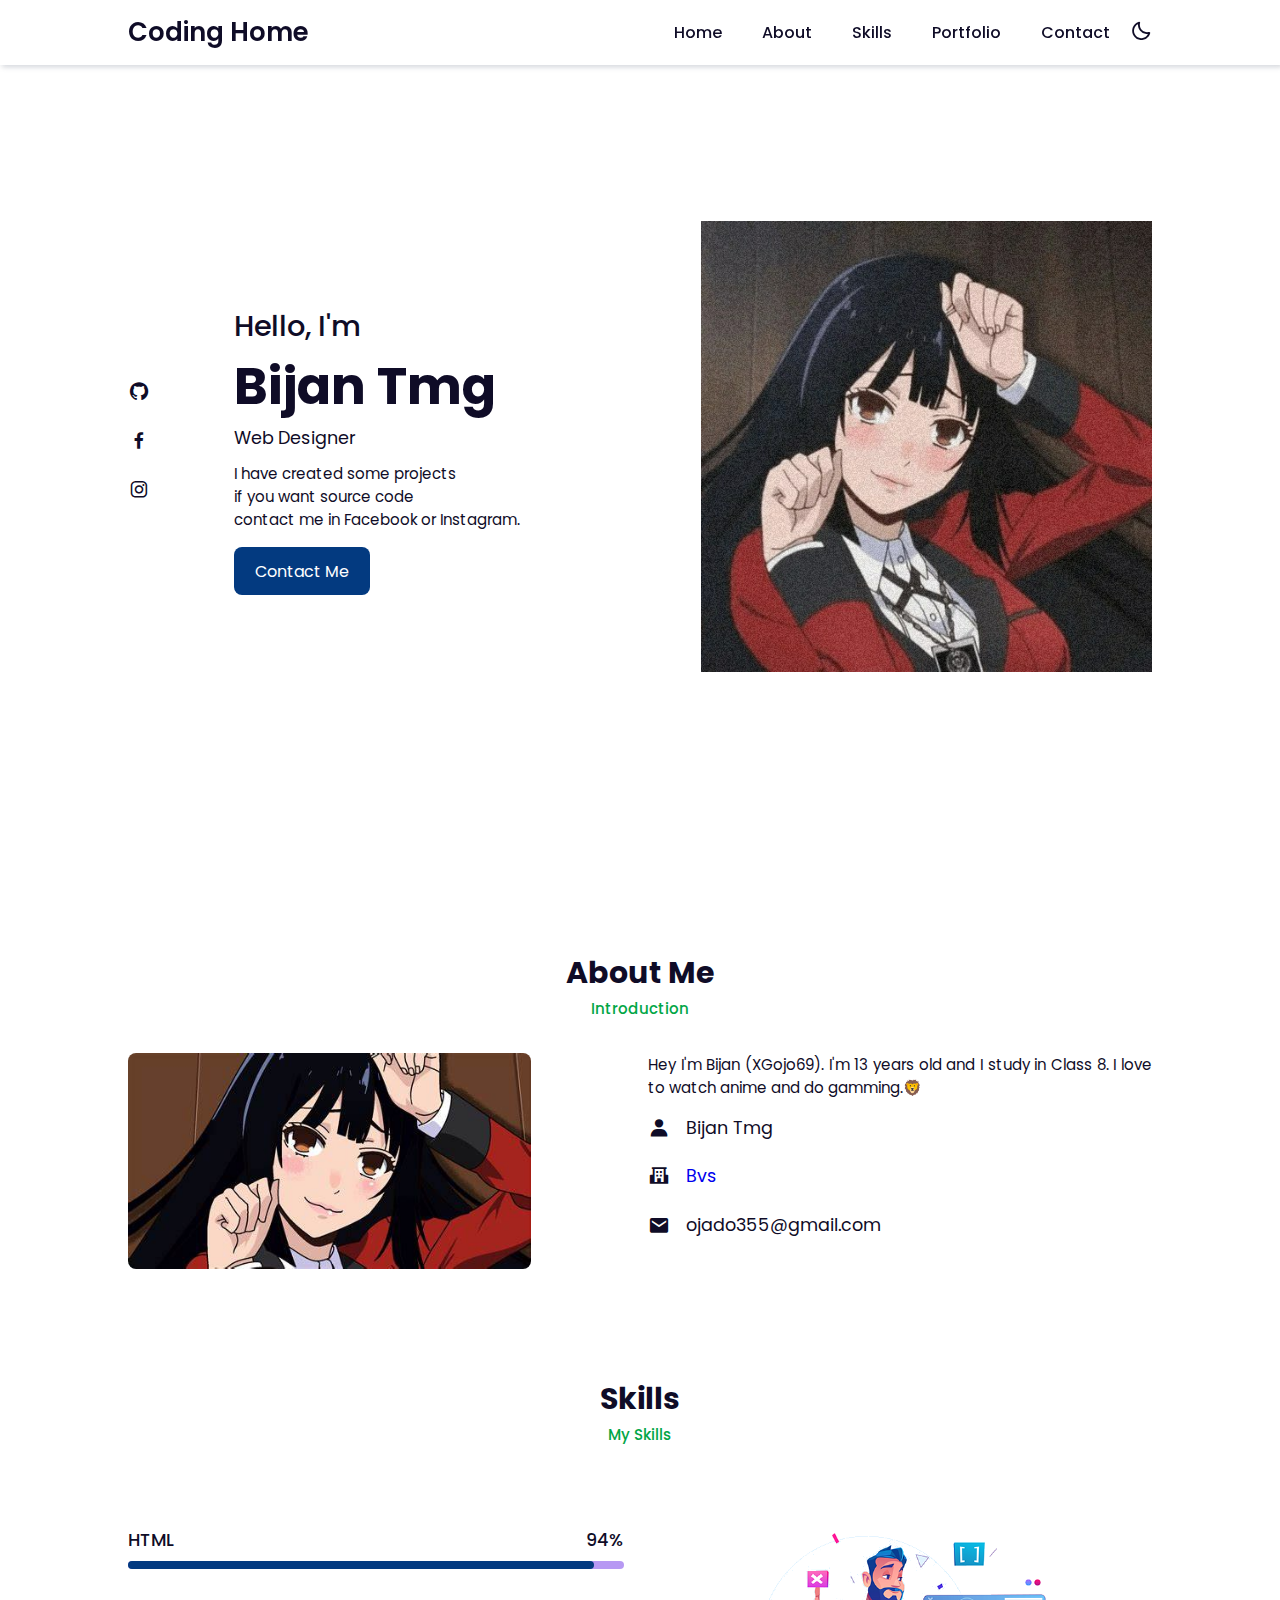
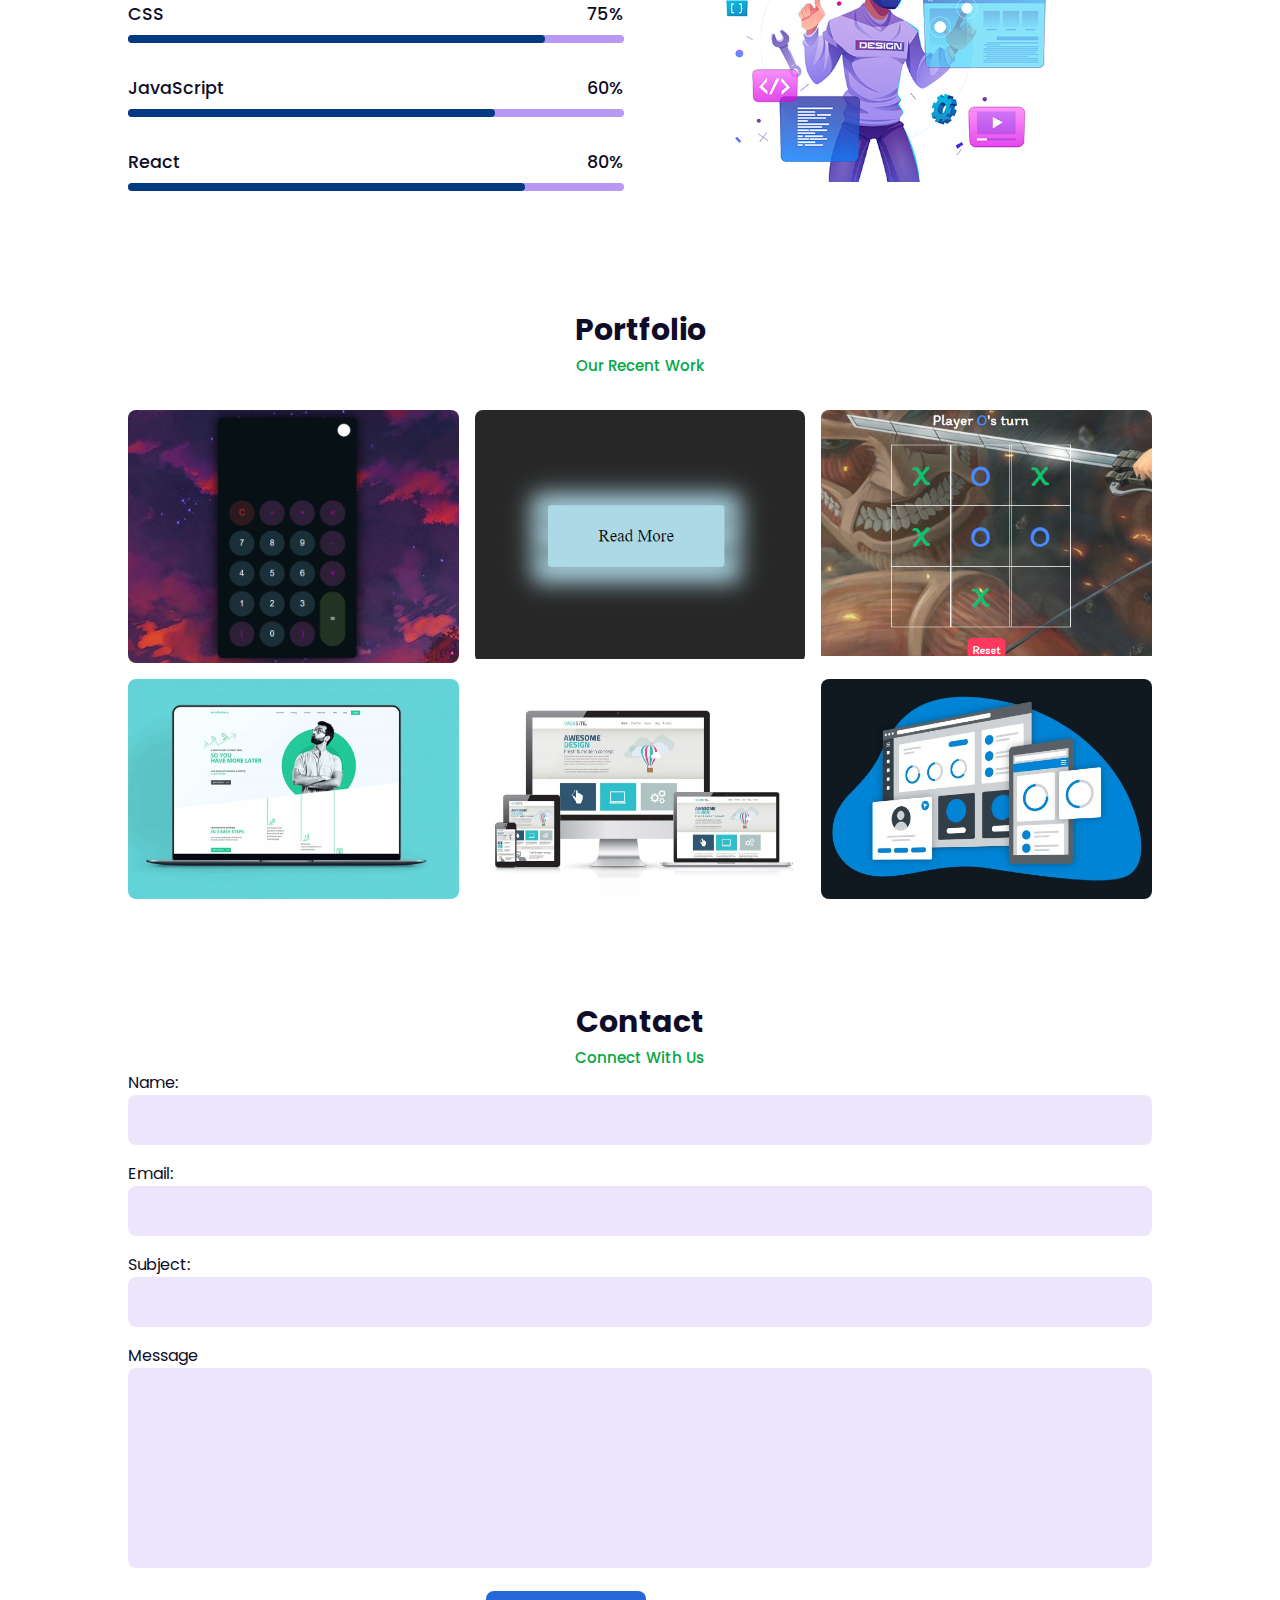
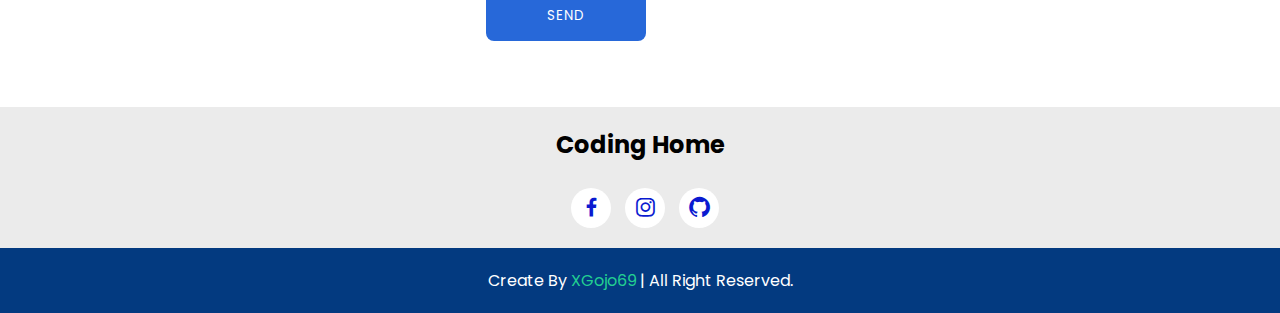
==== index.html @ 63ce0146 "Update index.html" ====
<!DOCTYPE html>
<html lang="en">
<head>
    <meta charset="UTF-8">
    <meta http-equiv="X-UA-Compatible" content="IE=edge">
    <meta name="viewport" content="width=device-width, initial-scale=1.0">
    <title>Portfolio</title>
    <link rel="shortcut icon" href="https://exploringbits.com/wp-content/uploads/2021/11/anime-girl-pfp-2.jpg" type="image/x-icon" >
    <!-- Link To CSS -->
    <link rel="stylesheet" href="assets/css/syle.css">
    <!-- Box Icons -->
    <link rel="stylesheet"
  href="https://cdn.jsdelivr.net/npm/boxicons@latest/css/boxicons.min.css">
 
</head>
<body>
    <!-- Navbar -->
    <header>
        <a href="#" class="logo">Coding Home</a>
 
        <div class="bx bx-menu" id="menu-icon"></div>
 
        <ul class="navbar">
            <li><a href="#home">Home</a></li>
            <li><a href="#about">About</a></li>
            <li><a href="#skills">Skills</a></li>
            <li><a href="#portfolio">Portfolio</a></li>
            <li><a href="#contact">Contact</a></li>
            <div class="bx bx-moon" id="darkmode"></div>
        </ul>
    </header>
    <!-- Home -->
 
    <section class="home" id="home">
        <div class="social">
            <a href="https://github.com/XGojo69" target="_blank"><i class='bx bxl-github'></i></a>
            <a href="https://www.facebook.com/profile.php?id=100071225536371" target="_blank"><i class='bx bxl-facebook' ></i></a>
            <a href="https://www.instagram.com/bijantmg69/" target="_blank"><i class='bx bxl-instagram' ></i></a>
        </div>
        <div class="home-img">
            <img src="11.jpg" alt="">
        </div>
        <div class="home-text">
            <span>Hello, I'm</span>
            <h1>Bijan Tmg</h1>
            <h2>Web Designer</h2>
            <p>I have created some projects <br> if you want source code <br> contact me in Facebook or Instagram.</p>
            <a href="#contact" class="btn">Contact Me</a>
        </div>
 
    </section>
    <!-- About -->
    <section class="about" id="about">
        <div class="heading">
            <h2>About Me</h2>
            <span>Introduction</span>
        </div>
        <!-- About Content -->
        <div class="about-container">
            <div class="about-img">
                <img src="121.jpg" alt="">
            </div>
            <div class="about-text">
                <p>Hey I'm Bijan (XGojo69). I'm 13 years old and I study in Class 8. I love to watch anime and do gamming.🦁</p>
                <div class="information">
                    <!-- Box 1 -->
                    <div class="info-box">
                        <i class='bx bxs-user' ></i>
                        <span>Bijan Tmg </span>
                    </div>
                    <!-- Box 2 -->
                    <div class="info-box">
                        <i class='bx bxs-school' ></i>
                        <a href="https://bvs.edu.np/" target="_blank"><span>Bvs </span></a>
                    </div>
                    <!-- Box 3 -->
                    <div class="info-box">
                        <i class='bx bxs-envelope' ></i>
                        <span>ojado355@gmail.com</span>
                    </div>
                
    </section>
    <!-- Skills -->
    <section class="skills" id="skills">
        <div class="heading">
            <h2>Skills</h2>
            <span>My Skills</span>
        </div>
        <!-- Skills Content -->
        <div class="skills-container">
            <div class="bars">
                <!-- Box 1 -->
                <div class="bars-box">
                    <h3>HTML</h3>
                    <span>94%</span>
                    <div class="light-bar"></div>
                    <div class="percent-bar html-bar"></div>
                </div>
                <!-- Box 2 -->
                <div class="bars-box">
                    <h3>CSS</h3>
                    <span>75%</span>
                    <div class="light-bar"></div>
                    <div class="percent-bar css-bar"></div>
                </div>
                <!-- Box 3 -->
                <div class="bars-box">
                    <h3>JavaScript</h3>
                    <span>60%</span>
                    <div class="light-bar"></div>
                    <div class="percent-bar js-bar"></div>
                </div>
                <!-- Box 4 -->
                <div class="bars-box">
                    <h3>React</h3>
                    <span>80%</span>
                    <div class="light-bar"></div>
                    <div class="percent-bar react-bar"></div>
                </div>
            </div>
            <div class="skills-img">
                <img src="123.png" alt="">
            </div>
        </div>
 
    </section>
    <!-- Services -->
    
    </section>
    <!-- Portfolio -->
    <section class="portfolio" id="portfolio">
        <div class="heading">
            <h2>Portfolio</h2>
            <span>Our Recent Work</span>
        </div>
        <div class="portfolio-content">
            <div class="portfolio-img">
                <img src="blog-2.png" alt="">
            </div>
            <div class="portfolio-img">
                <img src="blog-3.png" alt="">
            </div>
            <div class="portfolio-img">
                <img src="blog-4.png" alt="">
            </div>
            <div class="portfolio-img">
                <img src="blog-5.jpg" alt="">
            </div>
            <div class="portfolio-img">
                <img src="blog-6.jpg" alt="">
            </div>
            <div class="portfolio-img">
                <img src="blog-7.jpg" alt="">
            </div>
            
        </div>
    </section>
    <!-- Contact -->
    <section class="contact" id="contact">
        <div class="heading">
            <h2>Contact</h2>
            <span>Connect With Us</span>
        </div>
        <form action="https://formsubmit.co/ojado355@gmail.com" method="POST">
        <div class="contact-form>
                <label for="name">Name:</label>
            <input type="text" name="name" id="name">
            <label for="email">Email:</label>
            <input type="email" name="email" id="email">
            <label for="subject">Subject:</label>
            <input type="text" name="subject" id="subject">
            <label for="message">Message</label>
            <textarea name="message" cols="30" rows="10"></textarea>
            <input type="submit" value="Send" class="contact-button">
            </form>
        </div>
    </section>
    <!-- Footer -->
    <div class="footer">
        <h2>Coding Home</h2>
        <div class="footer-social">
            <a href="https://www.facebook.com/profile.php?id=100071225536371" target="_blank"><i class='bx bxl-facebook' ></i></a>
            <a href="https://www.instagram.com/bijantmg69/" target="_blank"><i class='bx bxl-instagram' ></i></a>
            <a href="https://github.com/XGojo69" target="_blank"><i class='bx bxl-github' ></i></a>
        </div>
 
    </div>
    <!-- Copyright -->
    <div class="copyright">
        <p>Create By <a href="">XGojo69</a> | All Right Reserved.</p>
    </div>
 
 
 
    <!-- Link To JS -->
    <script src="assets/js/main.js"></script>
</body>
</html>
---- assets/css/syle.css ----
/* Google Fonts */
@import url("https://fonts.googleapis.com/css2?family=Poppins:wght@200;300;400;500;600;700&display=swap");
* {
  margin: 0;
  padding: 0;
  box-sizing: border-box;
  list-style: none;
  text-decoration: none;
  scroll-behavior: smooth;
  scroll-padding-top: 2rem;
  font-family: "Poppins", sans-serif;
}
:root {
  --main-color: #033a80;
  --bg-color: #fff;
  --text-color: #0f0c27;
  --hover: hsl(260, 100%, 51%);
 
  --big-font: 3.2rem;
  --medium-font: 1.8rem;
  --p-font: 0.941rem;
}
section {
  padding: 50px 10%;
}
body.active {
  --text-color: #fff;
  --bg-color: #0f0c27;
}
body {
  background: var(--bg-color);
  color: var(--text-color);
}
*::selection {
  color: var(--bg-color);
  background: var(--main-color);
}
.heading {
  text-align: center;
}
.heading h2 {
  font-size: 30px;
}
 
.heading span {
  font-size: var(--p-font);
  color: rgb(2, 166, 70);
}
header {
  position: fixed;
  width: 100%;
  top: 0;
  right: 0;
  z-index: 1000;
  display: flex;
  align-items: center;
  justify-content: space-between;
  background: var(--bg-color);
  padding: 13px 10%;
  transition: 0.2s;
  box-shadow: -3px -3px 7px #ffffff73,
				2px 2px 5px rgba(94, 104, 121, 0.288);
}
header.shadow {
  box-shadow: 0 0 4px rgb(14 55 54 / 15%);
}
.logo {
  font-size: 1.61rem;
  font-weight: 600;
  color: var(--text-color);
}
.navbar {
  display: flex;
}
.navbar a {
  font-size: 1rem;
  padding: 10px 20px;
  color: var(--text-color);
  font-weight: 500;
}
.navbar a:hover {
  color: var(--hover);
}
#menu-icon {
  font-size: 24px;
  cursor: pointer;
  z-index: 10001;
  display: none;
}
#darkmode {
  font-size: 22px;
  cursor: pointer;
}
.home {
  position: relative;
  width: 100%;
  min-height: 100vh;
  display: grid;
  grid-template-columns: 0.2fr 1fr 1fr;
  align-items: center;
  gap: 1rem;
}
.home-img {
  order: 3;
}
.home-img img {
  width: 100%;
}
.home-text span {
  font-size: var(--medium-font);
  font-weight: 500;
}
.home-text h1 {
  font-size: var(--big-font);
}
.home-text h2 {
  font-size: 1.1rem;
  font-weight: 400;
}
.home-text p {
  font-size: var(--p-font);
  font-weight: 400;
  margin: 0.7rem 0 1rem;
}
.social {
  display: flex;
  flex-direction: column;
}
.social a {
  margin-bottom: 1rem;
  font-size: 22px;
  color: var(--text-color);
}
.social a:hover {
  color: var(--hover);
}
.btn {
  display: inline-block;
  background: var(--main-color);
  color: #fff;
  padding: 0.7rem 1.3rem;
  border-radius: 0.5rem;
}
.btn:hover {
  background: var(--hover);
}
 

.about-container {
  display: grid;
  grid-template-columns: repeat(2, 1fr);
  gap: 1rem;
  margin-top: 2rem;
}
 
.about-img img {
  width: 80%;
  border-radius: 0.5rem;
}
.about-text p {
  font-size: var(--p-font);
  font-weight: 400;
  text-align: justify;
}
.information {
  margin: 1rem 0 1.4rem;
}
.information .info-box {
  display: flex;
  align-items: center;
  margin-bottom: 1.4rem;
}
.information .info-box .bx {
  font-size: 22px;
}
.information .info-box span {
  font-weight: 400;
  margin-left: 1rem;
}
.skills-container {
  display: grid;
  grid-template-columns: repeat(2, 1fr);
  align-items: center;
  gap: 2rem;
  margin-top: 4rem;
}
.skills-img img {
  width: 80%;
  padding-left: 4rem;
  object-position: center;
}
.bars-box {
  position: relative;
  display: flex;
  justify-content: space-between;
  align-items: center;
  padding: 1rem 0;
  margin-bottom: 1rem;
}
.bars-box h3,
span {
  font-size: 1.1rem;
  font-weight: 500;
}
.light-bar {
  position: absolute;
  bottom: 0;
  left: 0;
  width: 100%;
  height: 0.5rem;
  background: hsla(260, 100%, 44%, 0.4);
  border-radius: 0.5rem;
}
.percent-bar {
  position: absolute;
  bottom: 0;
  left: 0;
  height: 0.5rem;
  background: var(--main-color);
  border-radius: 0.5rem;
}
.html-bar {
  width: 94%;
}
.css-bar {
  width: 84%;
}
.js-bar {
  width: 74%;
}
.react-bar {
  width: 80%;
}
.services-content {
  display: grid;
  grid-template-columns: repeat(auto-fit, minmax(200px, auto));
  justify-content: center;
  gap: 1rem;
  margin-top: 2rem;
}
.services-box {
  padding: 20px;
  width: 260px;
  display: flex;
  flex-direction: column;
  align-items: center;
  text-align: center;
  border-radius: 0.5rem;
  border-bottom: 2px solid var(--main-color);
  box-shadow: 0 2px 7px rgb(14 55 54 / 15%);
}
.services-box:hover{
 background-color: #02225a;
}

.services-box h3 {
  font-size: 1rem;
  font-weight: 600;
  margin: 0.7rem 0 0.4rem;
}
.services-box:hover h3{
  color: #fff;
}
.services-box .bx {
  padding-top: 2rem;
  font-size: 54px;
  color: var(--main-color);
}
.services-box:hover .bx{
  color: #22cf91;
}
.services-box a {
  color: var(--main-color);
  font-size: var(--p-font);
  font-weight: 500;
}
.services-box:hover a{
  color: #8b8a8f;
}
.portfolio-content {
  display: grid;
  grid-template-columns: repeat(auto-fit, minmax(280px, auto));
  gap: 1rem;
  margin-top: 2rem;
}
.portfolio-img {
  overflow: hidden;
  border-radius: 0.5rem;
}
.portfolio-img img {
  width: 100%;
  display: block;
}
.portfolio-img img:hover {
  transform: scale(1.1);
  transition: 1s;
}
.contact-form {
  display: grid;
  place-items: center;
  margin-top: 2rem;
}
.contact-form form {
  display: flex;
  flex-direction: column;
  width: 650px;
}
form input,
textarea {
  padding: 15px;
  border-radius: 0.5rem;
  width: 100%;
  border: none;
  outline: none;
  background: hsla(260, 100%, 44%, 0.1);
  margin-bottom: 1rem;
  color: var(--text-color);
}
form input::placeholder,
textarea::placeholder {
  color: var(--text-color);
}
form textarea {
  resize: none;
  height: 200px;
}
.contact-button {
  width: 160px;
  cursor: pointer;
  background: #2768d9;
  color: #fff;
  justify-content: center;
  text-transform: uppercase;
  letter-spacing: 1px;
  margin-left: 35%;
}
.contact-button:hover {
  background: var(--hover);
}
.footer {
  display: grid;
  place-items: center;
  padding: 20px;
  background: #ebebeb;
  color: #000;
}
.footer h2 {
  font-size: 1.5rem;
  margin-bottom: 1.6rem;
}
.footer-social a i{
  color: rgb(10, 26, 208);
  font-size: 25px;
  margin-left: 10px;
  text-align: center;
  line-height: 40px;
  background-color: #fff;
  border-radius: 50%;
  width: 40px;
  height: 40px;
}
.copyright {
  padding: 20px;
  background: var(--main-color);
  text-align: center;
  color: #fff;
}
.copyright a{
  color: #22cf91;
}
/* Making Responsive */
@media (max-width: 991px) {
  header {
    padding: 18px 4%;
  }
  section {
    padding: 50px 4%;
  }
}
@media (max-width: 881px) {
  :root {
    --big-font: 2.7rem;
    --medium-font: 1.4rem;
  }
}
@media (max-width: 768px) {
  :root {
    --big-font: 2.4rem;
    --medium-font: 1.2rem;
  }
  header {
    padding: 11px 4%;
  }
  #menu-icon {
    display: initial;
    color: var(--text-color);
  }
  header .navbar {
    position: absolute;
    top: -500px;
    left: 0;
    right: 0;
    display: flex;
    flex-direction: column;
    background: var(--bg-color);
    box-shadow: 0 4px 4px rgb(0 0 0 / 10%);
    transition: 0.2s ease;
    text-align: center;
  }
  .navbar.active {
    top: 100%;
  }
  .navbar a {
    padding: 1.5rem;
    display: block;
    background: var(--bg-color);
  }
  #darkmode {
    position: absolute;
    top: 1.4rem;
    right: 2rem;
  }
  .scroll-down {
    display: none;
  }
  .home {
    grid-template-columns: 0.5fr 3fr;
  }
  .home-text {
    grid-column: 1/3;
    padding-left: 1.4rem;
  }
  .home-img {
    order: initial;
  }
  .about-container {
    grid-template-columns: 1fr;
  }
  .about-img {
    display: flex;
    justify-content: center;
  }
  .skills-container {
    grid-template-columns: 1fr;
  }
  .skills-img img {
    padding-left: 0;
  }
  .skills-img {
    padding-top: 2rem;
    display: flex;
    justify-content: center;
  }
  .contact-form form{
    width: 300px;
  }
  .contact-button{
    margin-left: 25%;
  }
}
@media (max-width: 340px) {
  :root {
    --big-font: 1.7rem;
    --medium-font: 1.1rem;
  }
  .home-text span {
    font-size: 1rem;
  }
  .home-text h2 {
    font-size: 0.9rem;
    font-weight: 500;
  }
  .information .info-box span {
    font-size: 1rem;
  }
  .portfolio-content {
    grid-template-columns: repeat(auto-fit, minmax(200px, auto));
  }
  .contact-form form{
    width: 300px;
  }
  .contact-button{
    margin-left: 25%;
  }
}
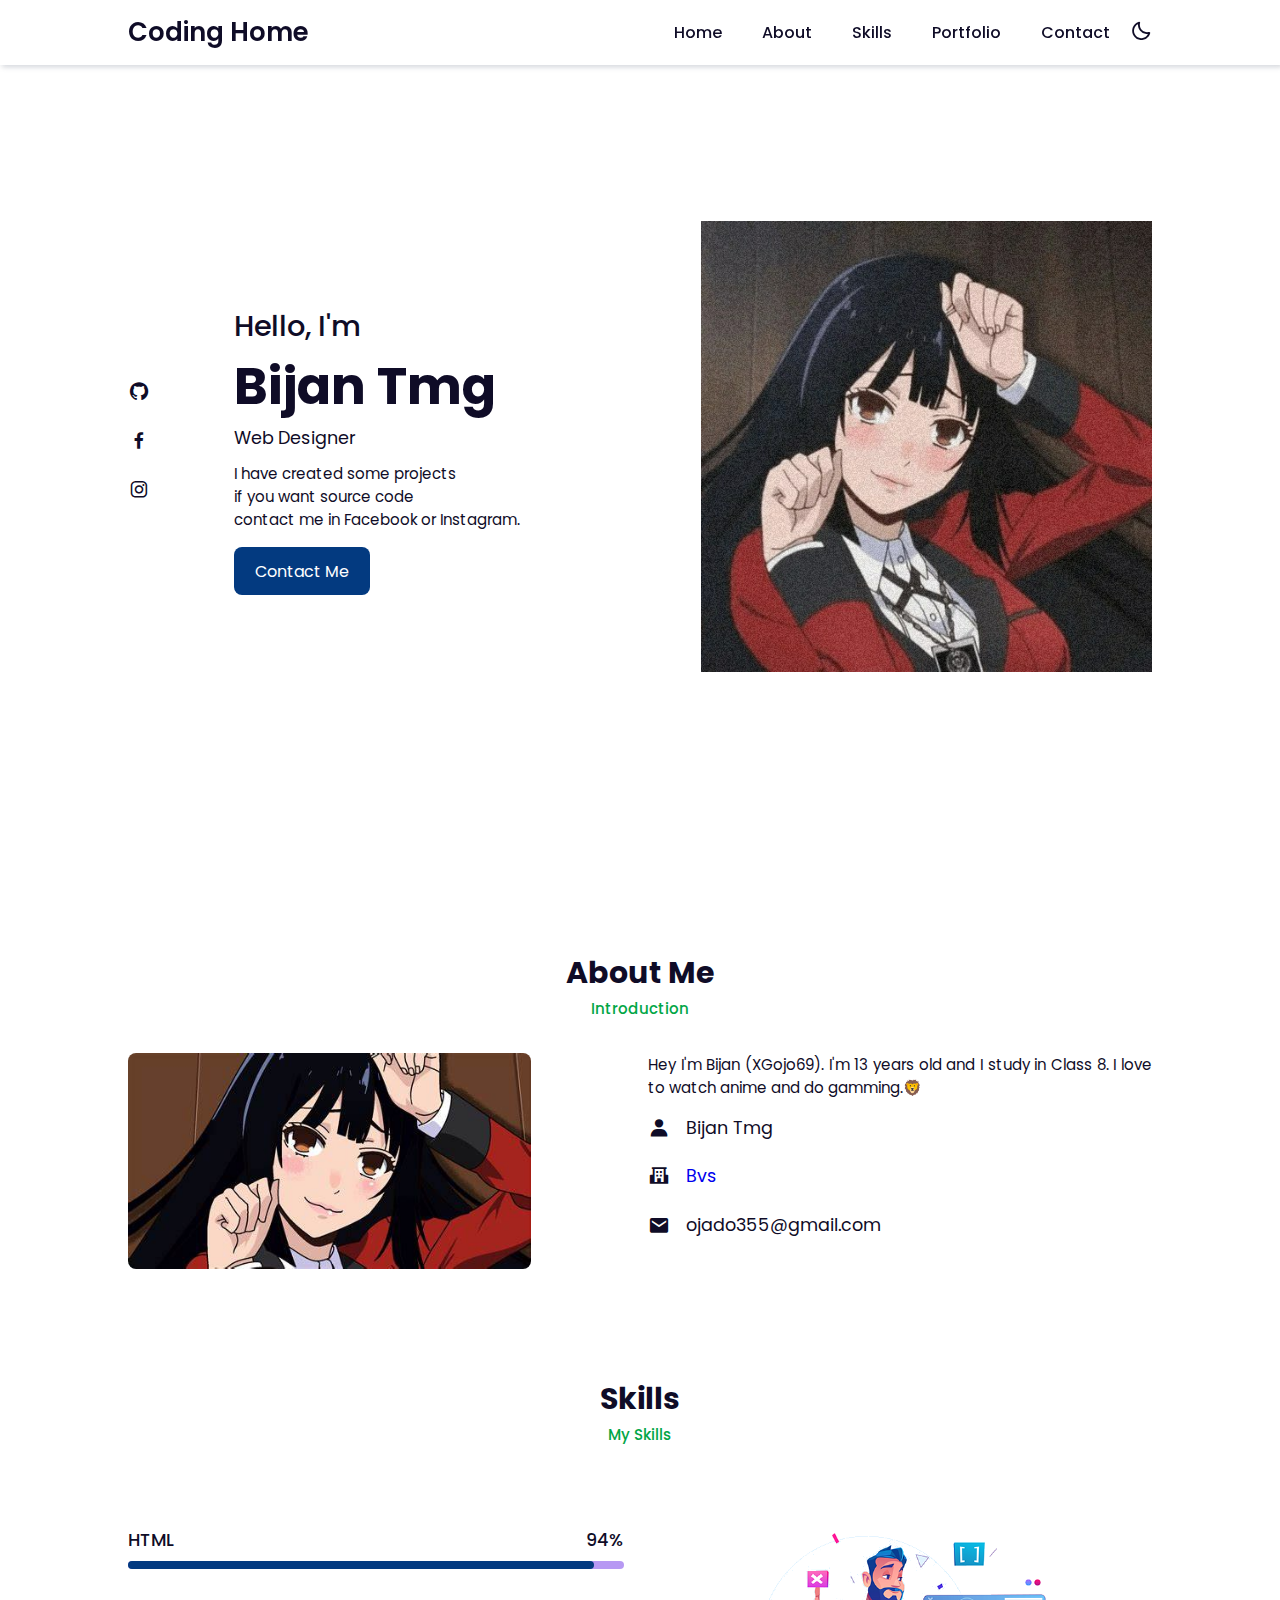
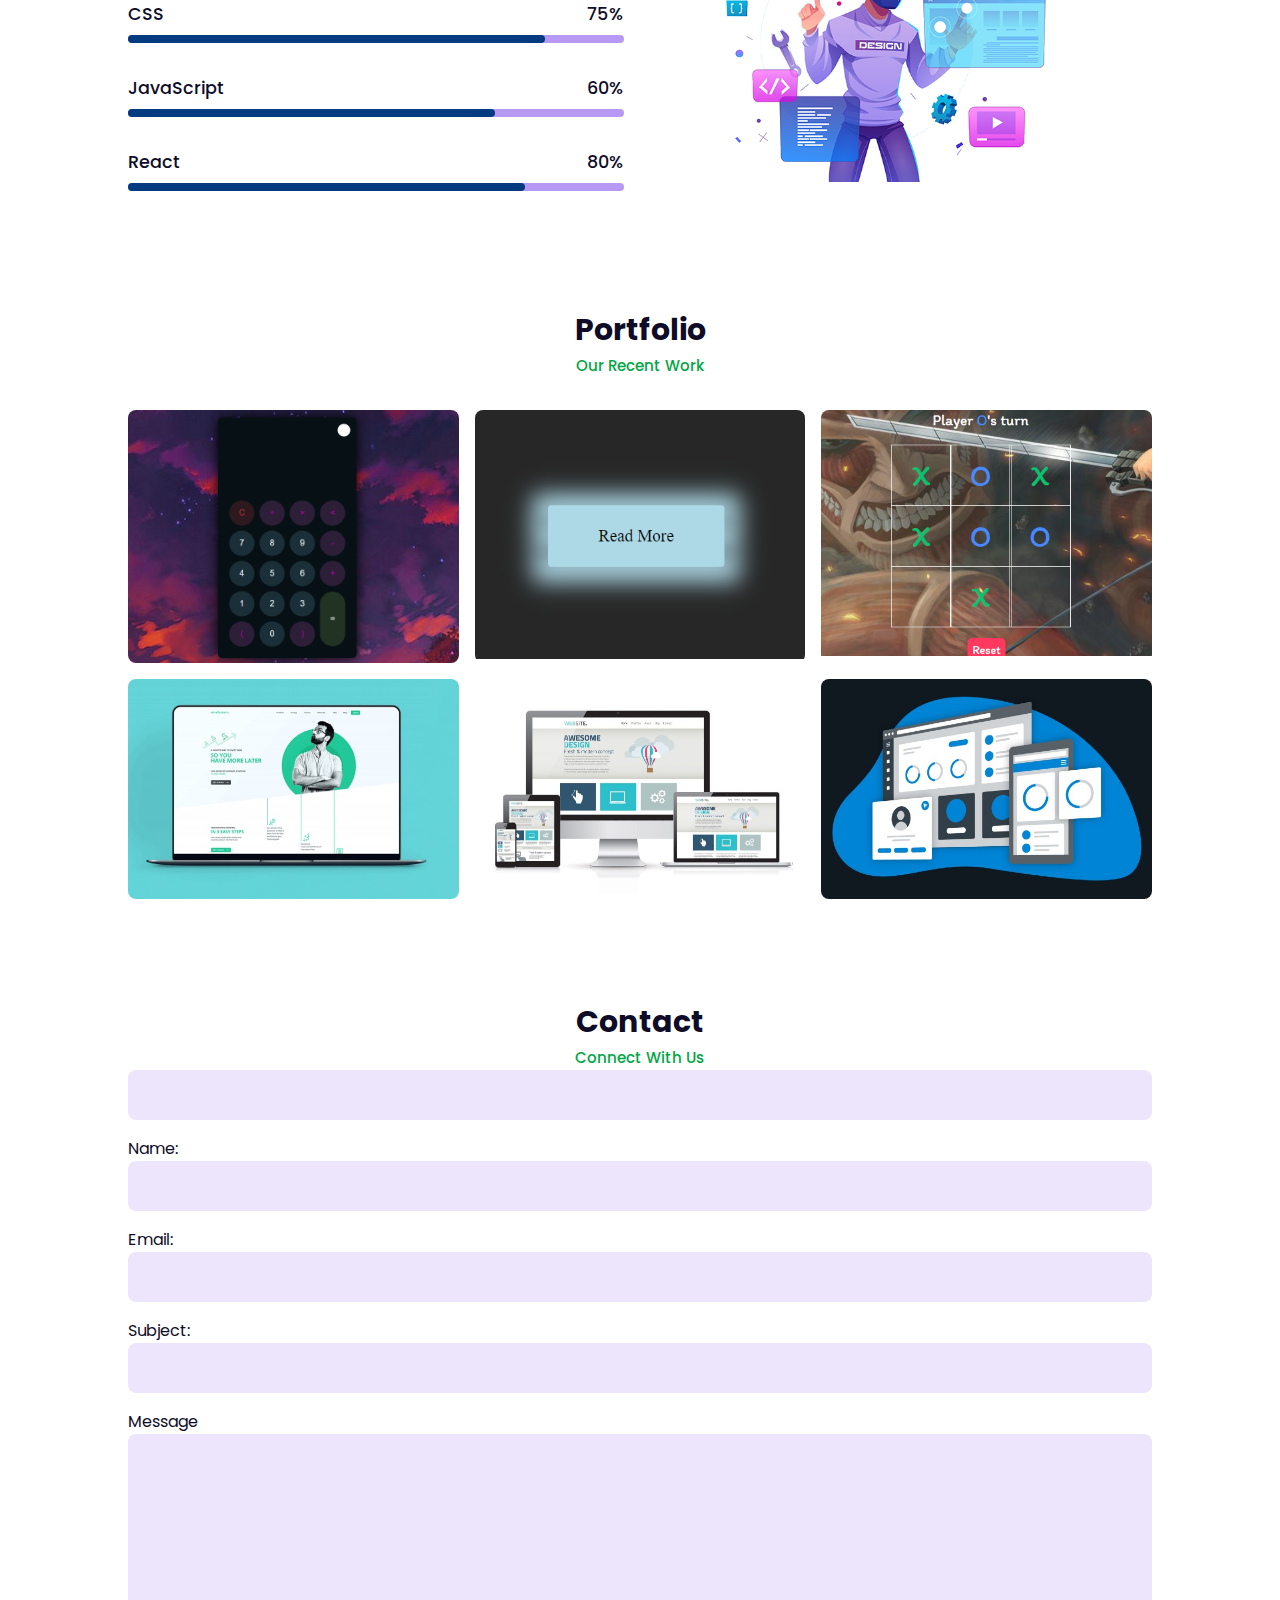
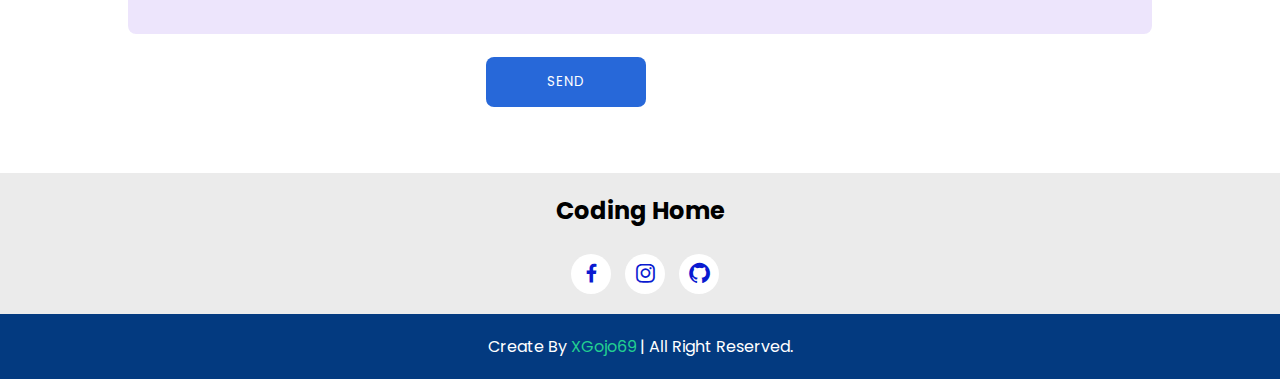
==== commit 02ef9d88: "Update index.html" ====
--- a/index.html
+++ b/index.html
@@ -161,7 +161,11 @@
             <h2>Contact</h2>
             <span>Connect With Us</span>
         </div>
-        <form action="https://formsubmit.co/ojado355@gmail.com" method="POST">
+        <form action="https://formsubmit.co/1f2370dd92b2aeacef245b14ed4cfb1a" method="POST">
+            <input type="text" name="_honey" style="display: "none";>
+            
+            <input type="hidden" name="_capthcha" value="false">
+            
         <div class="contact-form>
                 <label for="name">Name:</label>
             <input type="text" name="name" id="name">
@@ -184,6 +188,7 @@
             <a href="https://github.com/XGojo69" target="_blank"><i class='bx bxl-github' ></i></a>
         </div>
  
+                                                                
     </div>
     <!-- Copyright -->
     <div class="copyright">
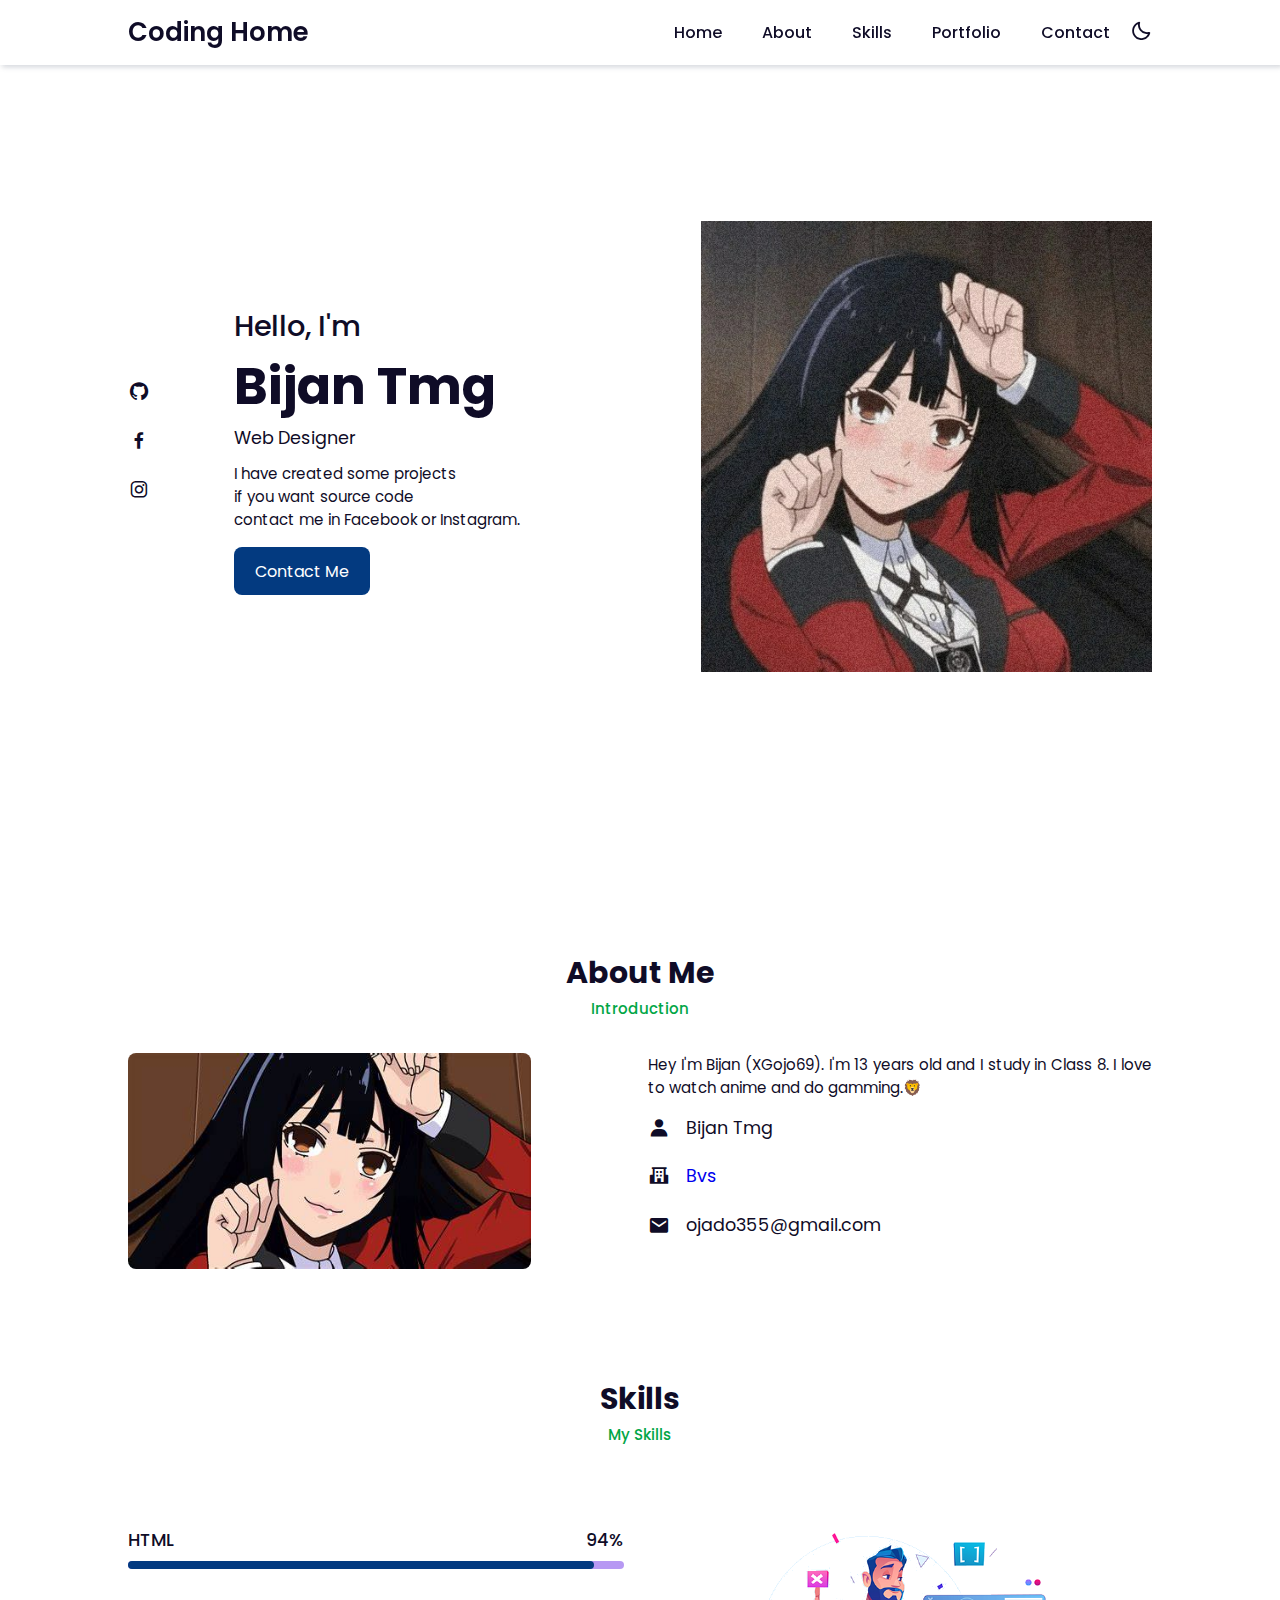
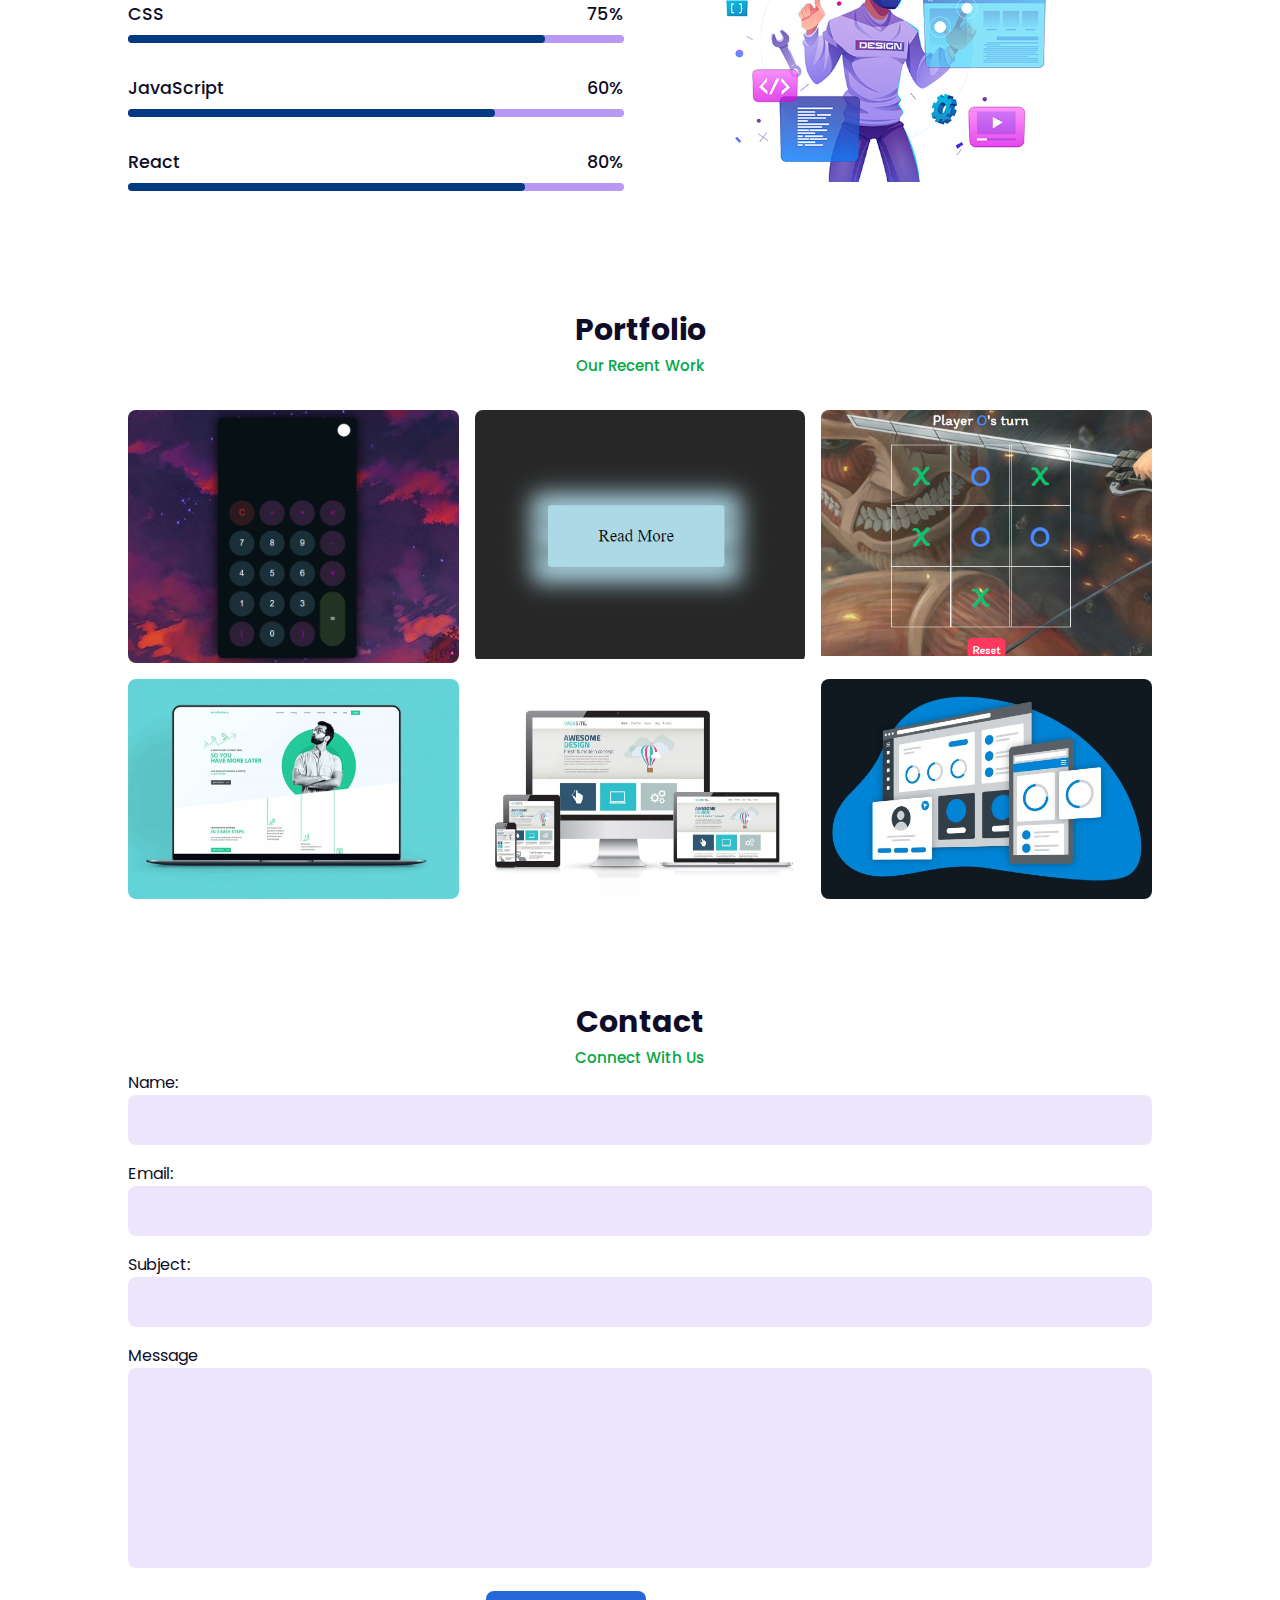
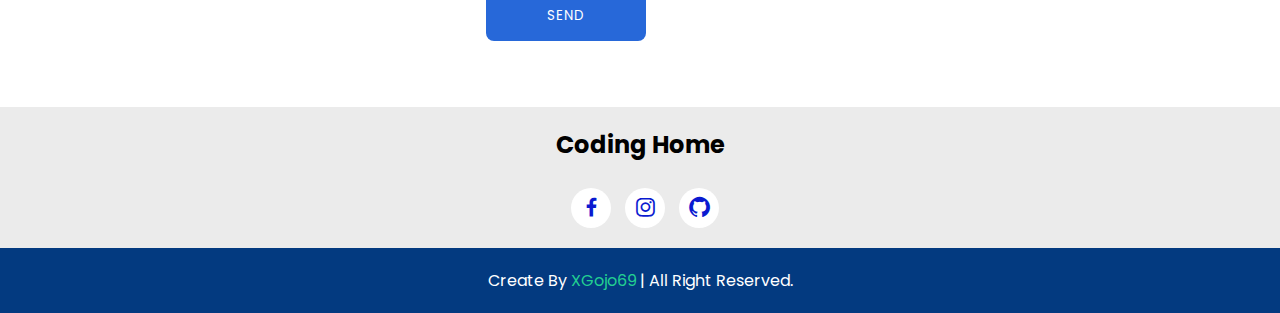
==== commit 9671d66c: "Update index.html" ====
--- a/index.html
+++ b/index.html
@@ -161,10 +161,9 @@
             <h2>Contact</h2>
             <span>Connect With Us</span>
         </div>
-        <form action="https://formsubmit.co/1f2370dd92b2aeacef245b14ed4cfb1a" method="POST">
-            <input type="text" name="_honey" style="display: "none";>
+        <form action="https://formspree.io/f/xoqbqodq" method="POST">
             
-            <input type="hidden" name="_capthcha" value="false">
+                                                               
             
         <div class="contact-form>
                 <label for="name">Name:</label>
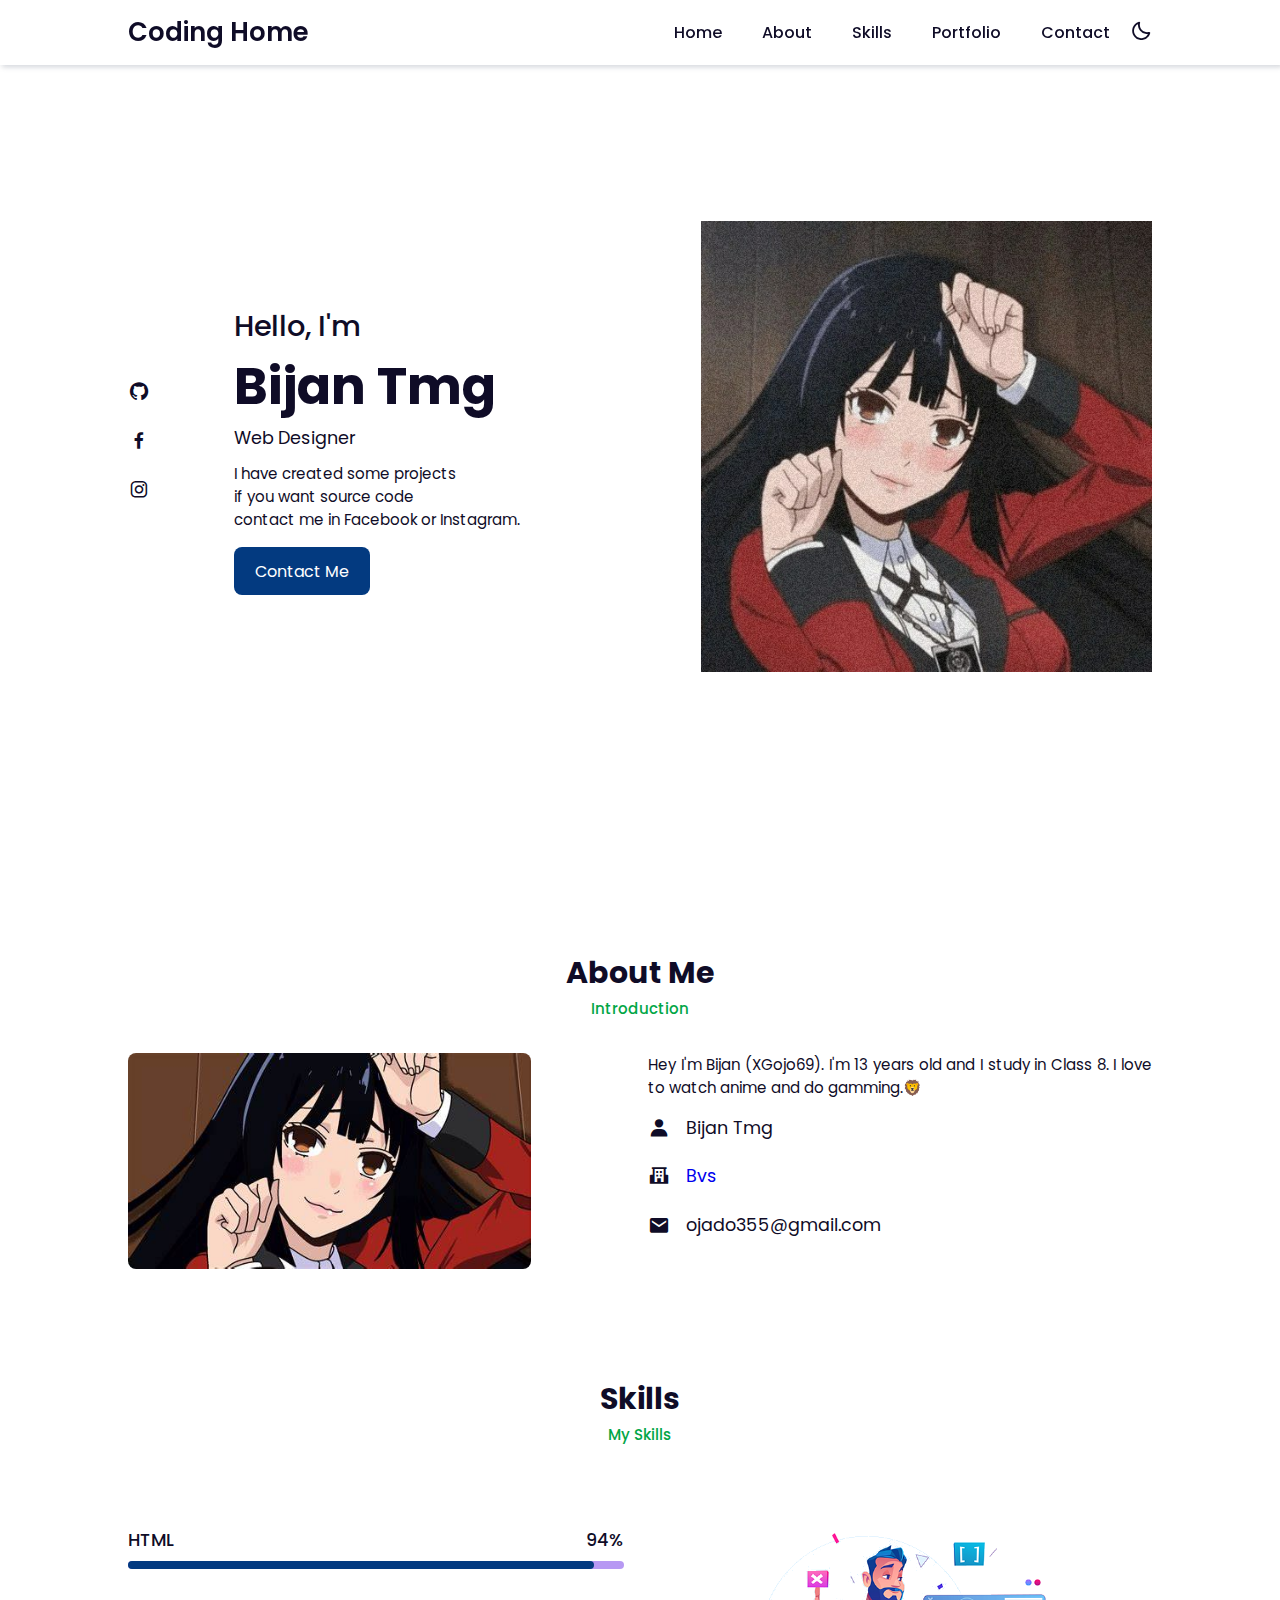
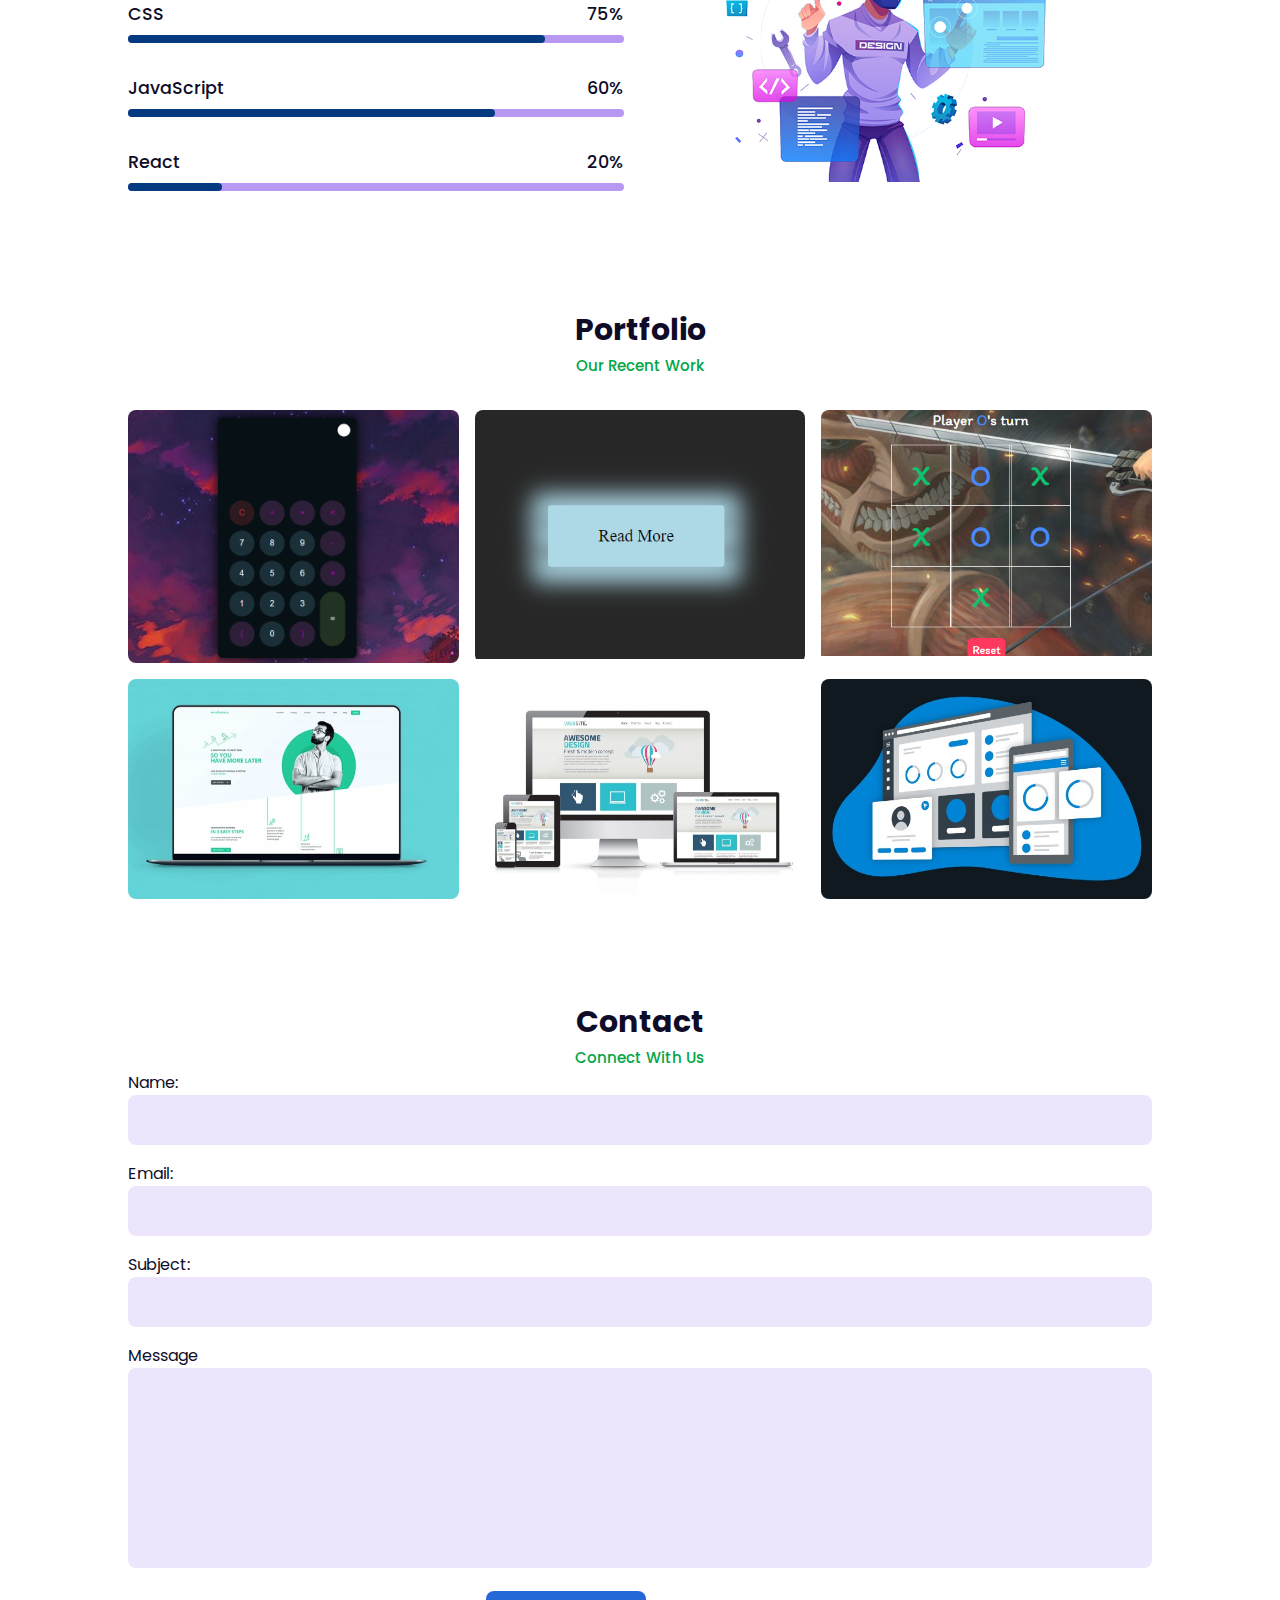
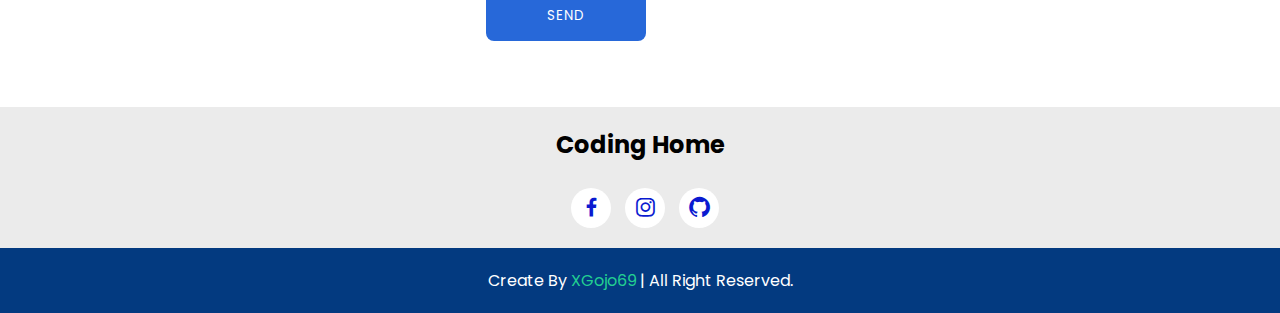
==== commit 7869bf4f: "Update index.html" ====
--- a/index.html
+++ b/index.html
@@ -113,7 +113,7 @@
                 <!-- Box 4 -->
                 <div class="bars-box">
                     <h3>React</h3>
-                    <span>80%</span>
+                    <span>20%</span>
                     <div class="light-bar"></div>
                     <div class="percent-bar react-bar"></div>
                 </div>
--- a/assets/css/syle.css
+++ b/assets/css/syle.css
@@ -229,7 +229,7 @@
   width: 74%;
 }
 .react-bar {
-  width: 80%;
+  width: 19%;
 }
 .services-content {
   display: grid;
@@ -482,4 +482,4 @@
   .contact-button{
     margin-left: 25%;
   }
-}+}
